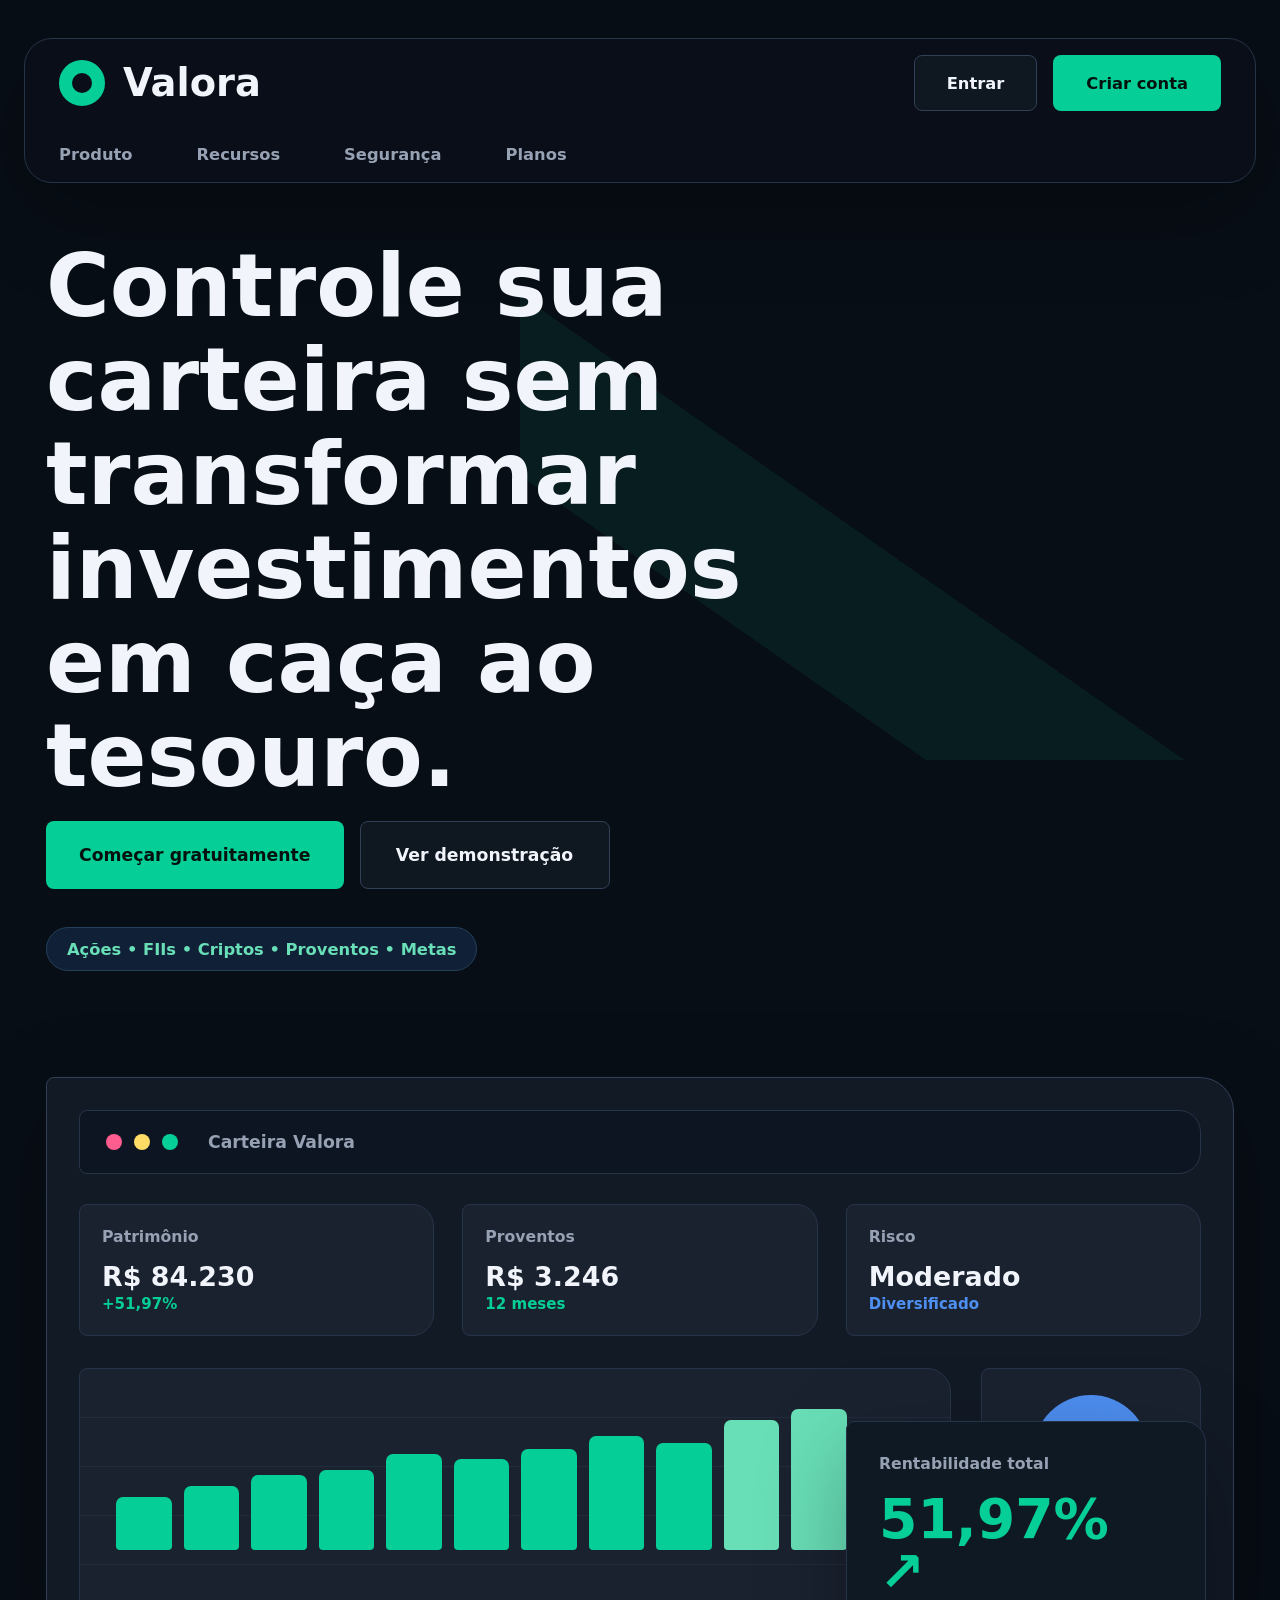
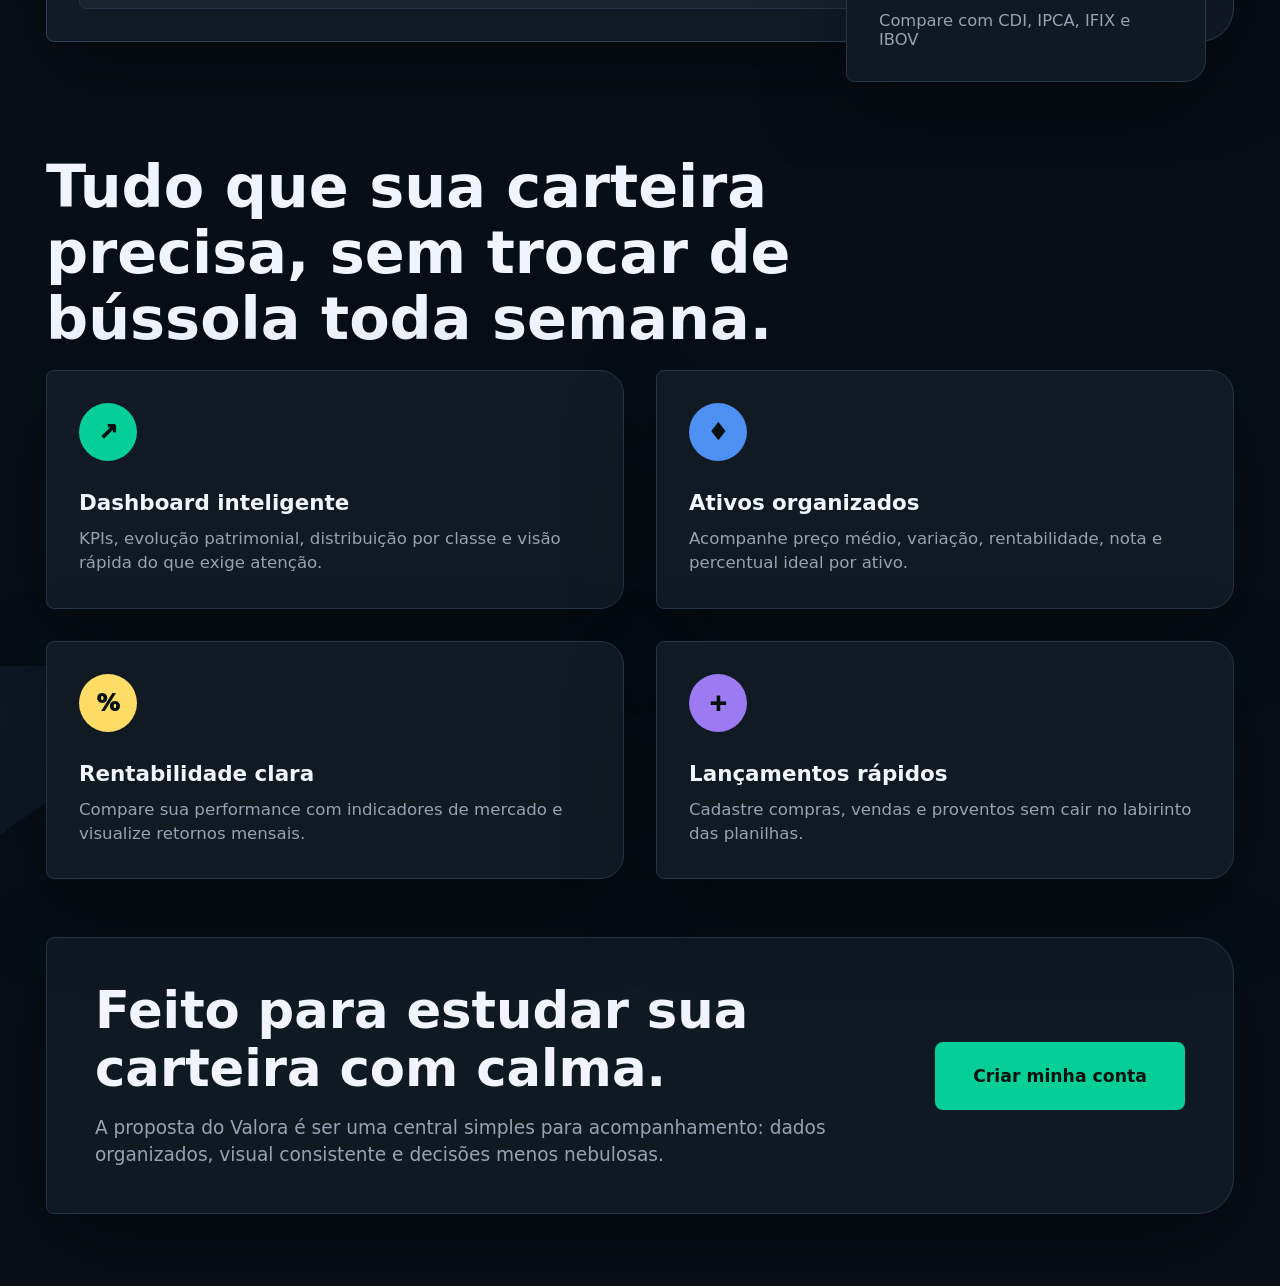
==== src/main/resources/static/index.html @ 2c5160b8 "feat: add landing page e dashboard" ====
<!doctype html>
<html lang="pt-BR">
  <head>
    <meta charset="utf-8">
    <meta name="viewport" content="width=device-width, initial-scale=1">
    <title>Valora | Controle sua carteira</title>
    <link rel="stylesheet" href="landing.css">
  </head>
  <body>
    <div class="page-shell">
      <header class="landing-header" aria-label="Topo">
        <a class="logo" href="/" aria-label="Valora">
          <span class="logo-mark" aria-hidden="true"></span>
          <span>Valora</span>
        </a>

        <nav class="main-nav" aria-label="Principal">
          <a href="#produto">Produto</a>
          <a href="#recursos">Recursos</a>
          <a href="#seguranca">Seguran&ccedil;a</a>
          <a href="#planos">Planos</a>
        </nav>

        <div class="header-actions">
          <a class="button button--ghost" href="/dashboard.html">Entrar</a>
          <a class="button button--primary" href="#criar-conta">Criar conta</a>
        </div>
      </header>

      <main>
        <section class="hero" id="produto" aria-labelledby="hero-title">
          <div class="hero-copy">
            <h1 id="hero-title">Controle sua carteira sem transformar investimentos em ca&ccedil;a ao tesouro.</h1>

            <div class="hero-actions" aria-label="A&ccedil;&otilde;es principais">
              <a class="button button--primary button--large" href="#criar-conta">Come&ccedil;ar gratuitamente</a>
              <a class="button button--ghost button--large" href="/dashboard.html">Ver demonstra&ccedil;&atilde;o</a>
            </div>

            <p class="asset-pill">A&ccedil;&otilde;es &bull; FIIs &bull; Criptos &bull; Proventos &bull; Metas</p>
          </div>

          <div class="product-preview" aria-label="Pr&eacute;via do dashboard Valora">
            <div class="preview-window">
              <div class="preview-titlebar">
                <span class="dot dot--pink"></span>
                <span class="dot dot--yellow"></span>
                <span class="dot dot--green"></span>
                <span class="titlebar-text">Carteira Valora</span>
              </div>

              <div class="preview-metrics">
                <article class="preview-card">
                  <span>Patrim&ocirc;nio</span>
                  <strong>R$ 84.230</strong>
                  <small>+51,97%</small>
                </article>
                <article class="preview-card">
                  <span>Proventos</span>
                  <strong>R$ 3.246</strong>
                  <small>12 meses</small>
                </article>
                <article class="preview-card">
                  <span>Risco</span>
                  <strong>Moderado</strong>
                  <small>Diversificado</small>
                </article>
              </div>

              <div class="preview-bottom">
                <div class="mini-chart" aria-hidden="true">
                  <span style="--height: 40%"></span>
                  <span style="--height: 48%"></span>
                  <span style="--height: 56%"></span>
                  <span style="--height: 60%"></span>
                  <span style="--height: 72%"></span>
                  <span style="--height: 68%"></span>
                  <span style="--height: 76%"></span>
                  <span style="--height: 86%"></span>
                  <span style="--height: 80%"></span>
                  <span class="bar--soft" style="--height: 98%"></span>
                  <span class="bar--soft" style="--height: 106%"></span>
                  <span class="bar--soft" style="--height: 94%"></span>
                </div>

                <article class="allocation-card">
                  <div class="allocation-donut" aria-hidden="true">
                    <span class="donut-blue"></span>
                    <span class="donut-green"></span>
                  </div>
                  <strong>FIIs 58%</strong>
                  <span>Cripto 26%</span>
                </article>
              </div>
            </div>

            <article class="floating-return">
              <span>Rentabilidade total</span>
              <strong>51,97% &nearr;</strong>
              <small>Compare com CDI, IPCA, IFIX e IBOV</small>
            </article>
          </div>
        </section>

        <section class="features" id="recursos" aria-labelledby="features-title">
          <h2 id="features-title">Tudo que sua carteira precisa, sem trocar de b&uacute;ssola toda semana.</h2>

          <div class="feature-grid">
            <article class="feature-card">
              <span class="feature-icon feature-icon--green" aria-hidden="true">&nearr;</span>
              <h3>Dashboard inteligente</h3>
              <p>KPIs, evolu&ccedil;&atilde;o patrimonial, distribui&ccedil;&atilde;o por classe e vis&atilde;o r&aacute;pida do que exige aten&ccedil;&atilde;o.</p>
            </article>
            <article class="feature-card">
              <span class="feature-icon feature-icon--blue" aria-hidden="true">&diams;</span>
              <h3>Ativos organizados</h3>
              <p>Acompanhe pre&ccedil;o m&eacute;dio, varia&ccedil;&atilde;o, rentabilidade, nota e percentual ideal por ativo.</p>
            </article>
            <article class="feature-card">
              <span class="feature-icon feature-icon--yellow" aria-hidden="true">%</span>
              <h3>Rentabilidade clara</h3>
              <p>Compare sua performance com indicadores de mercado e visualize retornos mensais.</p>
            </article>
            <article class="feature-card">
              <span class="feature-icon feature-icon--purple" aria-hidden="true">+</span>
              <h3>Lan&ccedil;amentos r&aacute;pidos</h3>
              <p>Cadastre compras, vendas e proventos sem cair no labirinto das planilhas.</p>
            </article>
          </div>
        </section>

        <section class="closing-card" id="criar-conta" aria-labelledby="closing-title">
          <div>
            <h2 id="closing-title">Feito para estudar sua carteira com calma.</h2>
            <p>A proposta do Valora &eacute; ser uma central simples para acompanhamento: dados organizados, visual consistente e decis&otilde;es menos nebulosas.</p>
          </div>
          <a class="button button--primary button--large" href="/dashboard.html">Criar minha conta</a>
        </section>
      </main>
    </div>
  </body>
</html>
---- src/main/resources/static/landing.css ----
:root {
  color-scheme: dark;
  --page: #080e16;
  --surface: #111922;
  --surface-strong: #151e2a;
  --surface-soft: #0d151f;
  --border: #263449;
  --border-strong: #314057;
  --text: #f1f5fb;
  --text-soft: #cdd6e3;
  --muted: #96a2b4;
  --green: #05cf96;
  --green-soft: #69dfb7;
  --blue: #4e8ff2;
  --yellow: #ffdc66;
  --pink: #ff5c8f;
  --purple: #9c7af1;
  --radius: 8px;
  --shadow: 0 28px 90px rgba(0, 0, 0, 0.28);
}

* {
  box-sizing: border-box;
}

html {
  min-width: 320px;
  background: var(--page);
}

body {
  min-height: 100vh;
  margin: 0;
  background:
    linear-gradient(145deg, rgba(26, 33, 58, 0.42) 0 16%, transparent 16% 100%) left bottom / 620px 620px no-repeat,
    linear-gradient(215deg, transparent 0 64%, rgba(6, 58, 50, 0.34) 64% 78%, transparent 78% 100%) right top / 760px 760px no-repeat,
    var(--page);
  color: var(--text);
  font-family:
    Inter, ui-sans-serif, system-ui, -apple-system, BlinkMacSystemFont, "Segoe UI",
    sans-serif;
  letter-spacing: 0;
}

a {
  color: inherit;
  text-decoration: none;
}

.page-shell {
  width: min(100% - 48px, 1720px);
  margin: 0 auto;
  padding: 38px 0 72px;
}

.landing-header {
  display: grid;
  grid-template-columns: auto minmax(260px, 1fr) auto;
  align-items: center;
  gap: 34px;
  min-height: 94px;
  border: 1px solid var(--border);
  border-radius: 28px;
  background: rgba(9, 15, 24, 0.92);
  padding: 16px 34px;
  box-shadow: var(--shadow);
}

.logo {
  display: inline-flex;
  align-items: center;
  gap: 18px;
  color: var(--text);
  font-size: clamp(2rem, 3vw, 2.45rem);
  font-weight: 850;
  line-height: 1;
}

.logo-mark {
  width: 46px;
  height: 46px;
  border: 13px solid var(--green);
  border-radius: 50%;
}

.main-nav {
  display: flex;
  justify-content: center;
  gap: clamp(34px, 5vw, 82px);
  color: var(--muted);
  font-size: 1.02rem;
  font-weight: 800;
  scrollbar-width: none;
}

.main-nav::-webkit-scrollbar {
  display: none;
}

.main-nav a {
  white-space: nowrap;
}

.header-actions,
.hero-actions {
  display: flex;
  align-items: center;
  gap: 16px;
}

.button {
  display: inline-flex;
  align-items: center;
  justify-content: center;
  min-height: 56px;
  border: 1px solid var(--border-strong);
  border-radius: var(--radius);
  padding: 0 32px;
  color: var(--text);
  background: #0f1721;
  font-size: 1.02rem;
  font-weight: 850;
  white-space: nowrap;
}

.button--primary {
  border-color: transparent;
  background: var(--green);
  color: #04120f;
}

.button--large {
  min-height: 68px;
  min-width: 250px;
  font-size: 1.08rem;
}

.hero {
  position: relative;
  min-height: 780px;
  padding: 104px 22px 72px;
}

.hero-copy {
  position: relative;
  z-index: 2;
  width: min(820px, 54%);
  min-width: 0;
}

.hero h1 {
  max-width: 820px;
  margin: 0;
  color: var(--text);
  font-size: clamp(3.8rem, 6.8vw, 5.85rem);
  font-weight: 900;
  line-height: 1.08;
}

.hero-actions {
  flex-wrap: wrap;
  margin-top: 18px;
}

.asset-pill {
  display: inline-flex;
  align-items: center;
  min-height: 44px;
  max-width: 100%;
  margin: 38px 0 0;
  border: 1px solid #24405a;
  border-radius: 999px;
  padding: 0 20px;
  color: var(--green-soft);
  background: #102037;
  font-size: 1.02rem;
  font-weight: 850;
}

.product-preview {
  position: absolute;
  top: 72px;
  right: 0;
  z-index: 1;
  width: min(760px, 52vw);
  min-width: 0;
  padding: 64px 0 94px;
}

.preview-window {
  position: relative;
  z-index: 1;
  border: 1px solid var(--border-strong);
  border-radius: 8px 34px 34px 8px;
  background: #121a26;
  padding: 32px;
  box-shadow: var(--shadow);
}

.preview-titlebar {
  display: flex;
  align-items: center;
  gap: 12px;
  min-height: 64px;
  border: 1px solid var(--border);
  border-radius: 8px 22px 22px 8px;
  background: #0d1522;
  padding: 0 26px;
}

.dot {
  width: 16px;
  height: 16px;
  border-radius: 50%;
}

.dot--pink {
  background: var(--pink);
}

.dot--yellow {
  background: var(--yellow);
}

.dot--green {
  background: var(--green);
}

.titlebar-text {
  margin-left: 18px;
  color: var(--muted);
  font-size: 1.08rem;
  font-weight: 850;
}

.preview-metrics {
  display: grid;
  grid-template-columns: repeat(3, minmax(0, 1fr));
  gap: 28px;
  margin-top: 30px;
}

.preview-card,
.allocation-card,
.floating-return {
  border: 1px solid var(--border);
  border-radius: 8px 22px 22px 8px;
  background: #1a2230;
}

.preview-card {
  min-height: 122px;
  padding: 22px;
}

.preview-card span,
.floating-return span {
  display: block;
  color: var(--muted);
  font-size: 0.98rem;
  font-weight: 800;
}

.preview-card strong {
  display: block;
  margin-top: 18px;
  color: var(--text);
  font-size: clamp(1.55rem, 2.1vw, 2rem);
  line-height: 1;
}

.preview-card small {
  display: block;
  margin-top: 4px;
  color: var(--green);
  font-size: 0.94rem;
  font-weight: 850;
}

.preview-card:nth-child(3) small {
  color: var(--blue);
}

.preview-bottom {
  display: grid;
  grid-template-columns: minmax(0, 1fr) 220px;
  gap: 30px;
  margin-top: 32px;
}

.mini-chart,
.allocation-card {
  min-height: 228px;
}

.mini-chart {
  position: relative;
  display: grid;
  grid-template-columns: repeat(12, 1fr);
  gap: 12px;
  align-items: end;
  border: 1px solid var(--border);
  border-radius: 8px 24px 24px 8px;
  background:
    repeating-linear-gradient(
      to bottom,
      transparent 0,
      transparent 48px,
      rgba(103, 119, 145, 0.22) 49px
    ),
    #1a2230;
  padding: 48px 36px 58px;
}

.mini-chart span {
  --height: 0;
  display: block;
  height: var(--height, 0);
  min-height: 42px;
  border-radius: 7px 7px 4px 4px;
  background: var(--green);
}

.mini-chart .bar--soft {
  background: var(--green-soft);
}

.allocation-card {
  display: flex;
  flex-direction: column;
  justify-content: center;
  padding: 26px 32px;
}

.allocation-donut {
  position: relative;
  width: 116px;
  height: 116px;
  margin: 0 auto 22px;
}

.allocation-donut::before {
  position: absolute;
  inset: 0;
  border-radius: 50%;
  background: var(--blue);
  content: "";
}

.allocation-donut::after {
  position: absolute;
  right: 0;
  bottom: 0;
  width: 70%;
  height: 70%;
  border-radius: 50%;
  background: var(--green-soft);
  content: "";
}

.donut-blue,
.donut-green {
  position: absolute;
  z-index: 1;
  right: 16px;
  bottom: 16px;
  width: 52px;
  height: 52px;
  border-radius: 50%;
  background: #121a26;
}

.allocation-card strong,
.allocation-card span {
  color: var(--text);
  font-size: 1.02rem;
  line-height: 1.5;
}

.allocation-card span {
  color: var(--muted);
}

.floating-return {
  position: absolute;
  z-index: 2;
  bottom: 0;
  left: -230px;
  width: min(360px, 48vw);
  padding: 32px;
  background: #0f1923;
  box-shadow: var(--shadow);
}

.floating-return strong {
  display: block;
  margin-top: 20px;
  color: var(--green);
  font-size: clamp(2.75rem, 4.8vw, 3.45rem);
  line-height: 0.96;
}

.floating-return small {
  display: block;
  margin-top: 12px;
  color: var(--muted);
  font-size: 1.02rem;
}

.features {
  padding: 0 22px 58px;
}

.features h2,
.closing-card h2 {
  margin: 0;
  color: var(--text);
  font-weight: 900;
  line-height: 1.12;
}

.features h2 {
  max-width: 850px;
  font-size: clamp(2.7rem, 4.6vw, 3.85rem);
}

.feature-grid {
  display: grid;
  grid-template-columns: repeat(4, minmax(0, 1fr));
  gap: 32px;
  margin-top: 18px;
}

.feature-card {
  min-height: 236px;
  border: 1px solid var(--border);
  border-radius: 8px 24px 24px 8px;
  background: var(--surface);
  padding: 32px;
  box-shadow: var(--shadow);
}

.feature-icon {
  display: grid;
  place-items: center;
  width: 58px;
  height: 58px;
  border-radius: 50%;
  color: #07110f;
  font-size: 1.45rem;
  font-weight: 950;
}

.feature-icon--green {
  background: var(--green);
}

.feature-icon--blue {
  background: var(--blue);
}

.feature-icon--yellow {
  background: var(--yellow);
}

.feature-icon--purple {
  background: var(--purple);
}

.feature-card h3 {
  margin: 30px 0 12px;
  color: var(--text);
  font-size: 1.34rem;
  line-height: 1.15;
}

.feature-card p,
.closing-card p {
  margin: 0;
  color: var(--muted);
  font-size: 1.04rem;
  line-height: 1.45;
}

.closing-card {
  display: flex;
  align-items: center;
  justify-content: space-between;
  gap: 40px;
  min-height: 206px;
  margin: 0 22px;
  border: 1px solid var(--border);
  border-radius: 8px 36px 36px 8px;
  background: #0f1922;
  padding: 44px 48px;
  box-shadow: var(--shadow);
}

.closing-card h2 {
  font-size: clamp(2.25rem, 4vw, 3.25rem);
}

.closing-card p {
  max-width: 980px;
  margin-top: 18px;
  font-size: 1.16rem;
}

@media (max-width: 1280px) {
  .landing-header {
    grid-template-columns: 1fr auto;
  }

  .main-nav {
    grid-row: 2;
    grid-column: 1 / -1;
    justify-content: flex-start;
    overflow-x: auto;
    padding-bottom: 2px;
  }

  .hero {
    min-height: auto;
    padding-top: 56px;
  }

  .hero-copy {
    width: min(820px, 100%);
  }

  .product-preview {
    position: relative;
    top: auto;
    right: auto;
    width: 100%;
    margin-top: 42px;
    padding-bottom: 40px;
  }

  .floating-return {
    right: 28px;
    left: auto;
  }

  .feature-grid {
    grid-template-columns: repeat(2, minmax(0, 1fr));
  }
}

@media (max-width: 820px) {
  body {
    background: var(--page);
  }

  .page-shell {
    width: min(100% - 28px, 1720px);
    padding-top: 18px;
  }

  .landing-header {
    display: flex;
    flex-direction: column;
    align-items: stretch;
    border-radius: 18px;
    padding: 20px;
  }

  .logo {
    font-size: 2rem;
  }

  .logo-mark {
    width: 38px;
    height: 38px;
    border-width: 10px;
  }

  .main-nav {
    width: 100%;
    justify-content: flex-start;
    gap: 14px;
    font-size: 0.88rem;
  }

  .header-actions,
  .hero-actions {
    flex-direction: column;
    align-items: stretch;
  }

  .button,
  .button--large {
    width: 100%;
    min-width: 0;
    min-height: 56px;
  }

  .hero {
    padding: 48px 0 52px;
  }

  .hero h1 {
    font-size: clamp(3.1rem, 14vw, 4.4rem);
  }

  .asset-pill {
    min-height: auto;
    border-radius: 18px;
    padding: 12px 16px;
    line-height: 1.35;
  }

  .product-preview {
    padding: 0;
  }

  .preview-window {
    padding: 18px;
    border-radius: 16px;
  }

  .preview-titlebar {
    min-height: 56px;
    padding-inline: 16px;
  }

  .titlebar-text {
    margin-left: 8px;
  }

  .preview-metrics,
  .preview-bottom,
  .feature-grid {
    grid-template-columns: 1fr;
  }

  .mini-chart {
    grid-template-columns: repeat(12, 34px);
    overflow-x: auto;
    padding-inline: 24px;
  }

  .floating-return {
    position: static;
    width: 100%;
    margin-top: 18px;
  }

  .features {
    padding: 0 0 40px;
  }

  .features h2 {
    font-size: clamp(2.25rem, 11vw, 3.25rem);
  }

  .feature-card {
    min-height: auto;
  }

  .closing-card {
    flex-direction: column;
    align-items: stretch;
    margin: 0;
    border-radius: 16px;
    padding: 30px;
  }
}

@media (max-width: 460px) {
  .hero h1 {
    font-size: 2.8rem;
  }

  .preview-card strong {
    font-size: 1.7rem;
  }

  .floating-return strong {
    font-size: 2.65rem;
  }
}
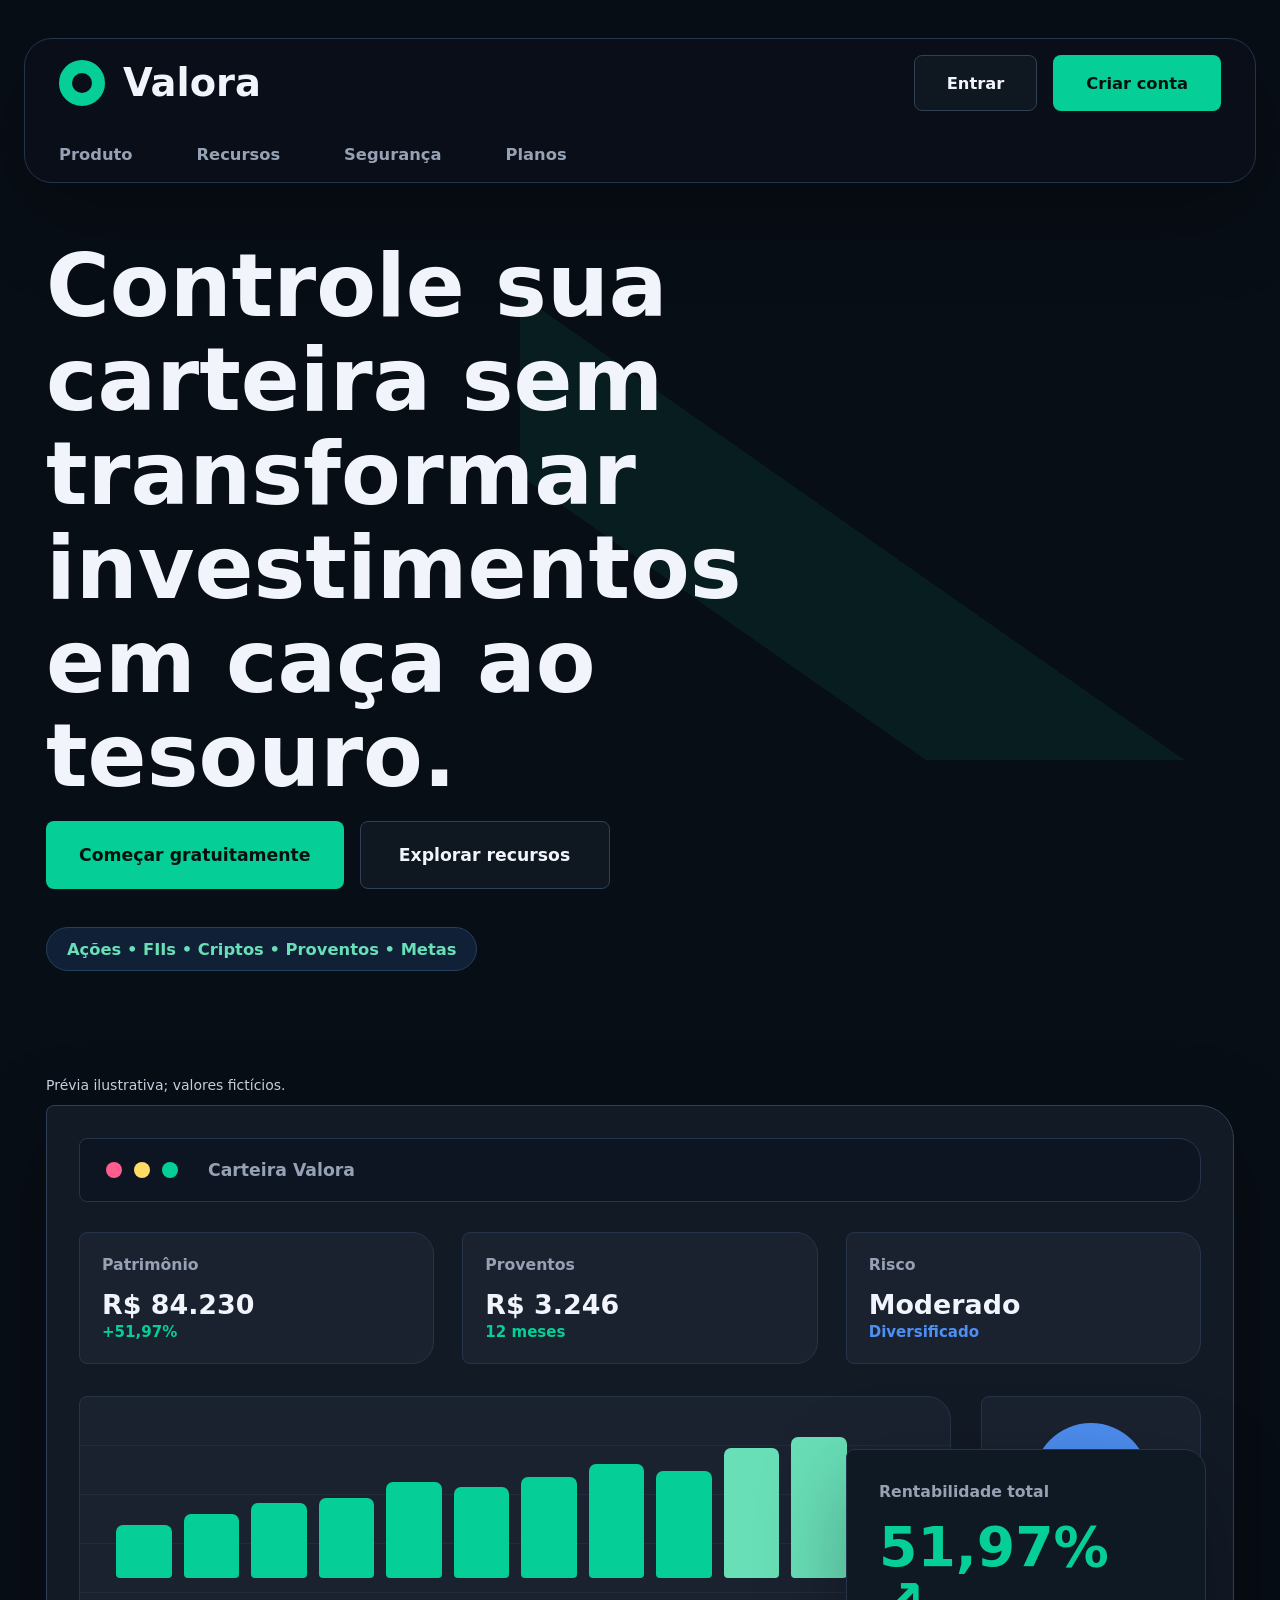
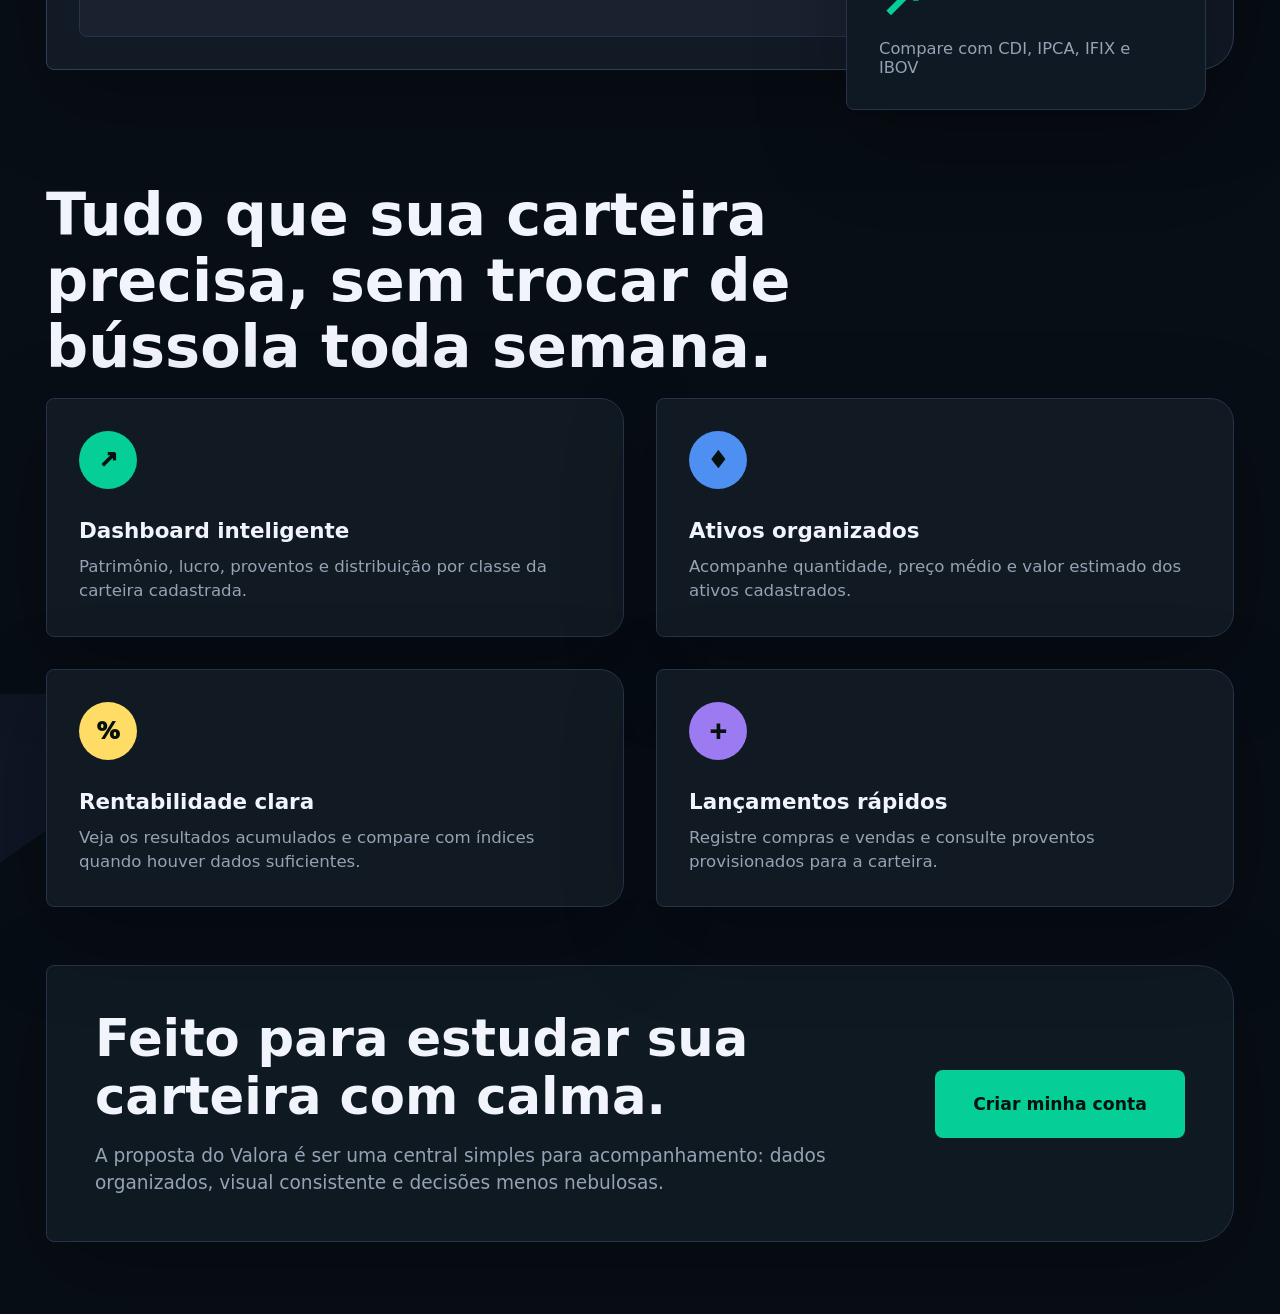
==== commit c3260118: "feat: finalizar integração das telas, metas de alocação e ajustes do MVP" ====
--- a/src/main/resources/static/index.html
+++ b/src/main/resources/static/index.html
@@ -22,8 +22,8 @@
         </nav>
 
         <div class="header-actions">
-          <a class="button button--ghost" href="/dashboard.html">Entrar</a>
-          <a class="button button--primary" href="#criar-conta">Criar conta</a>
+          <a class="button button--ghost" href="/login.html">Entrar</a>
+          <a class="button button--primary" href="/cadastro.html">Criar conta</a>
         </div>
       </header>
 
@@ -33,14 +33,15 @@
             <h1 id="hero-title">Controle sua carteira sem transformar investimentos em ca&ccedil;a ao tesouro.</h1>
 
             <div class="hero-actions" aria-label="A&ccedil;&otilde;es principais">
-              <a class="button button--primary button--large" href="#criar-conta">Come&ccedil;ar gratuitamente</a>
-              <a class="button button--ghost button--large" href="/dashboard.html">Ver demonstra&ccedil;&atilde;o</a>
+              <a class="button button--primary button--large" href="/cadastro.html">Come&ccedil;ar gratuitamente</a>
+              <a class="button button--ghost button--large" href="#recursos">Explorar recursos</a>
             </div>
 
             <p class="asset-pill">A&ccedil;&otilde;es &bull; FIIs &bull; Criptos &bull; Proventos &bull; Metas</p>
           </div>
 
-          <div class="product-preview" aria-label="Pr&eacute;via do dashboard Valora">
+          <div class="product-preview" aria-label="Pr&eacute;via ilustrativa do dashboard Valora">
+            <p class="preview-disclaimer">Pr&eacute;via ilustrativa; valores fict&iacute;cios.</p>
             <div class="preview-window">
               <div class="preview-titlebar">
                 <span class="dot dot--pink"></span>
@@ -109,22 +110,22 @@
             <article class="feature-card">
               <span class="feature-icon feature-icon--green" aria-hidden="true">&nearr;</span>
               <h3>Dashboard inteligente</h3>
-              <p>KPIs, evolu&ccedil;&atilde;o patrimonial, distribui&ccedil;&atilde;o por classe e vis&atilde;o r&aacute;pida do que exige aten&ccedil;&atilde;o.</p>
+              <p>Patrim&ocirc;nio, lucro, proventos e distribui&ccedil;&atilde;o por classe da carteira cadastrada.</p>
             </article>
             <article class="feature-card">
               <span class="feature-icon feature-icon--blue" aria-hidden="true">&diams;</span>
               <h3>Ativos organizados</h3>
-              <p>Acompanhe pre&ccedil;o m&eacute;dio, varia&ccedil;&atilde;o, rentabilidade, nota e percentual ideal por ativo.</p>
+              <p>Acompanhe quantidade, pre&ccedil;o m&eacute;dio e valor estimado dos ativos cadastrados.</p>
             </article>
             <article class="feature-card">
               <span class="feature-icon feature-icon--yellow" aria-hidden="true">%</span>
               <h3>Rentabilidade clara</h3>
-              <p>Compare sua performance com indicadores de mercado e visualize retornos mensais.</p>
+              <p>Veja os resultados acumulados e compare com &iacute;ndices quando houver dados suficientes.</p>
             </article>
             <article class="feature-card">
               <span class="feature-icon feature-icon--purple" aria-hidden="true">+</span>
               <h3>Lan&ccedil;amentos r&aacute;pidos</h3>
-              <p>Cadastre compras, vendas e proventos sem cair no labirinto das planilhas.</p>
+              <p>Registre compras e vendas e consulte proventos provisionados para a carteira.</p>
             </article>
           </div>
         </section>
@@ -134,7 +135,7 @@
             <h2 id="closing-title">Feito para estudar sua carteira com calma.</h2>
             <p>A proposta do Valora &eacute; ser uma central simples para acompanhamento: dados organizados, visual consistente e decis&otilde;es menos nebulosas.</p>
           </div>
-          <a class="button button--primary button--large" href="/dashboard.html">Criar minha conta</a>
+          <a class="button button--primary button--large" href="/cadastro.html">Criar minha conta</a>
         </section>
       </main>
     </div>
--- a/src/main/resources/static/landing.css
+++ b/src/main/resources/static/landing.css
@@ -187,6 +187,12 @@
   padding: 64px 0 94px;
 }
 
+.preview-disclaimer {
+  margin: 0 0 12px;
+  color: var(--text-soft);
+  font-size: 0.875rem;
+}
+
 .preview-window {
   position: relative;
   z-index: 1;
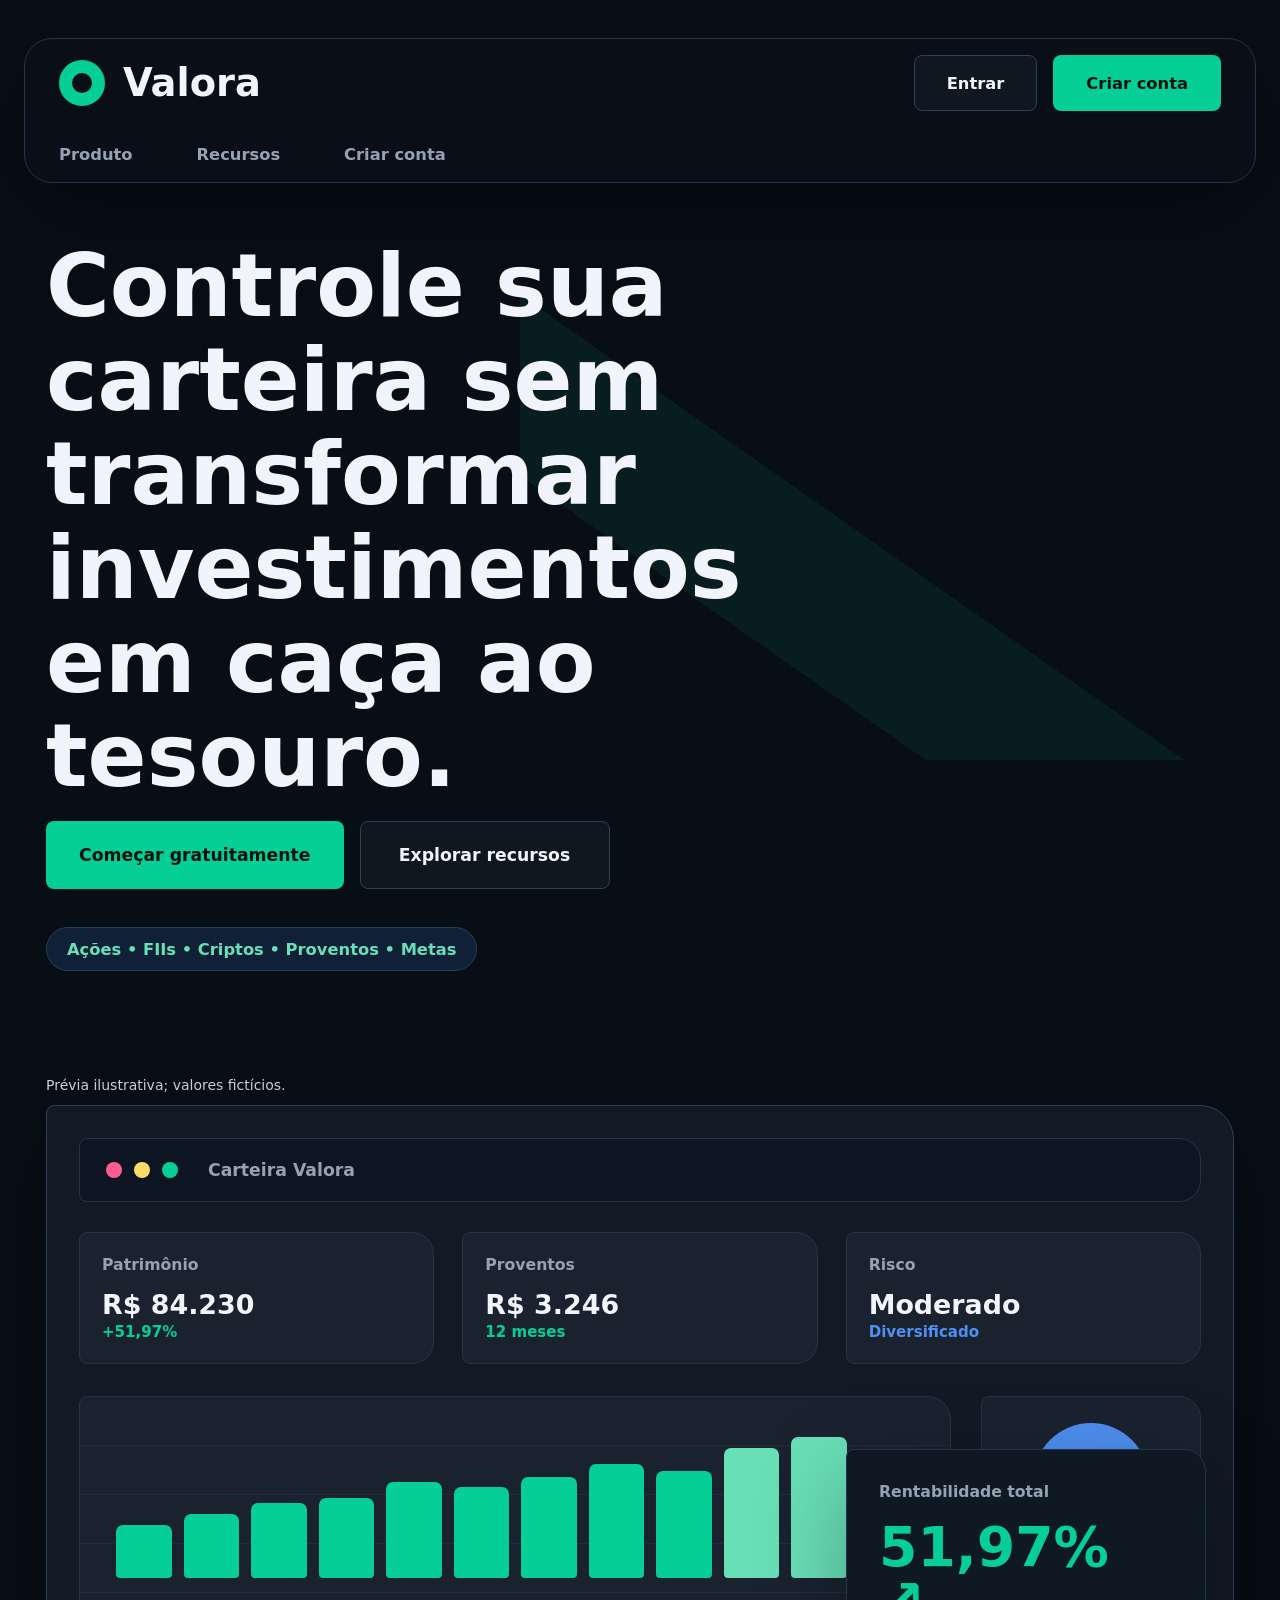
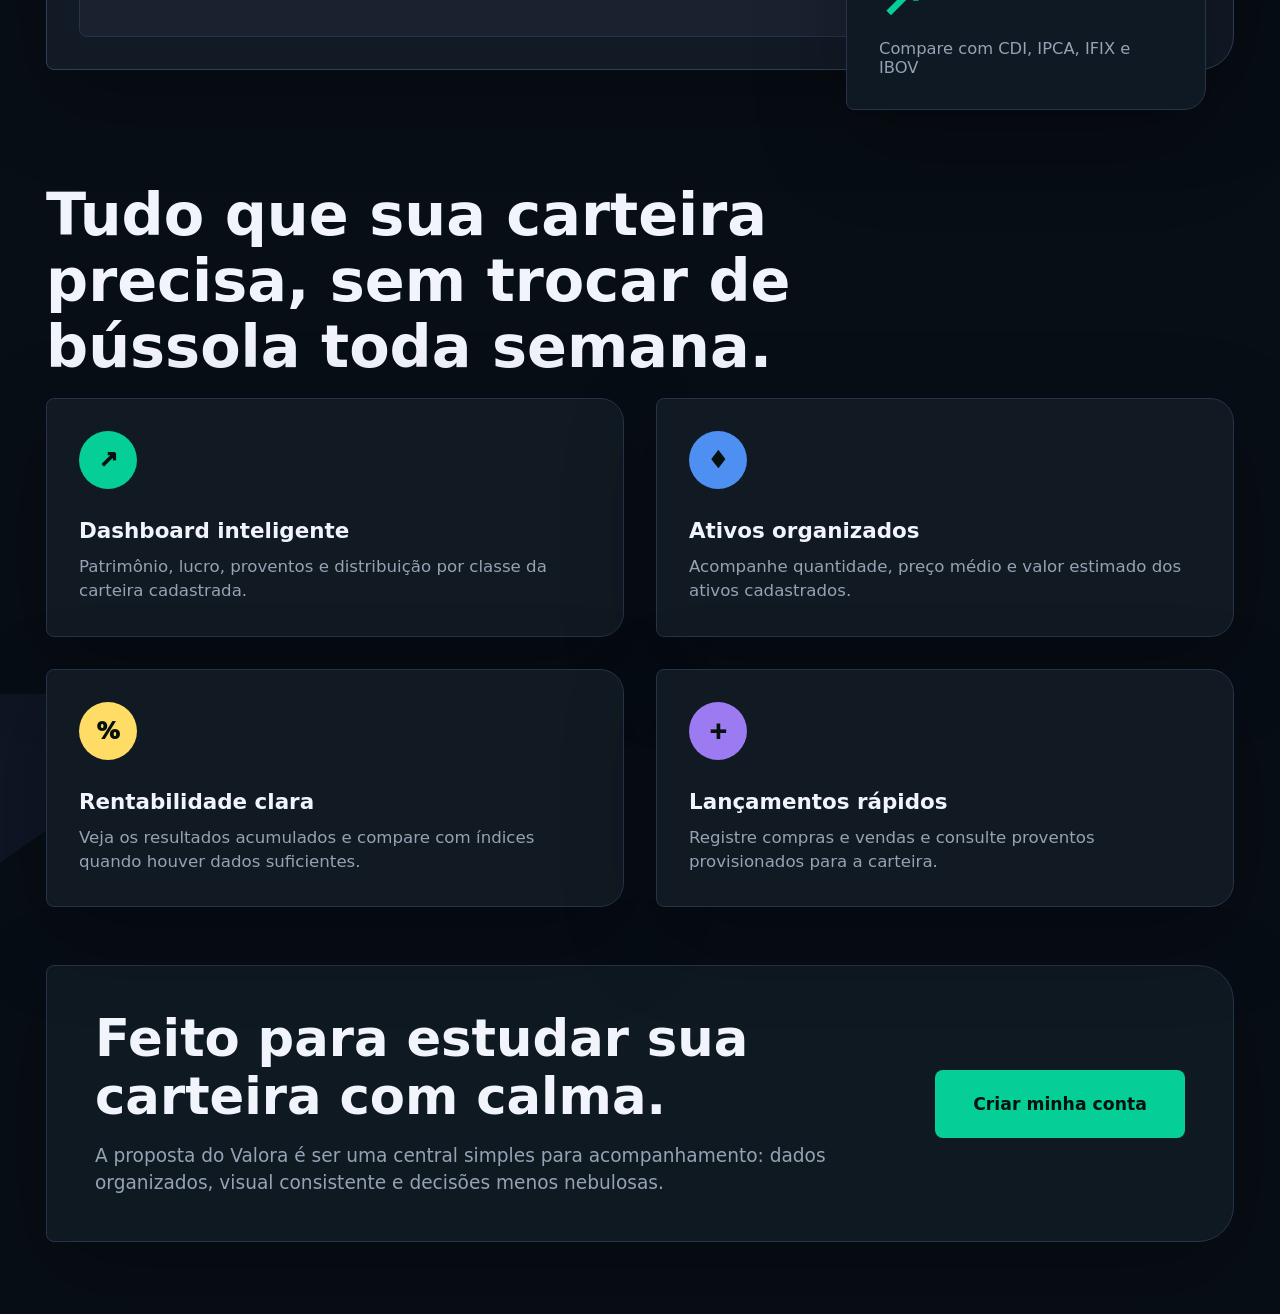
==== commit d75ed714: "feat: add extrato e gestão de carteiras" ====
--- a/src/main/resources/static/index.html
+++ b/src/main/resources/static/index.html
@@ -17,8 +17,7 @@
         <nav class="main-nav" aria-label="Principal">
           <a href="#produto">Produto</a>
           <a href="#recursos">Recursos</a>
-          <a href="#seguranca">Seguran&ccedil;a</a>
-          <a href="#planos">Planos</a>
+          <a href="#criar-conta">Criar conta</a>
         </nav>
 
         <div class="header-actions">
